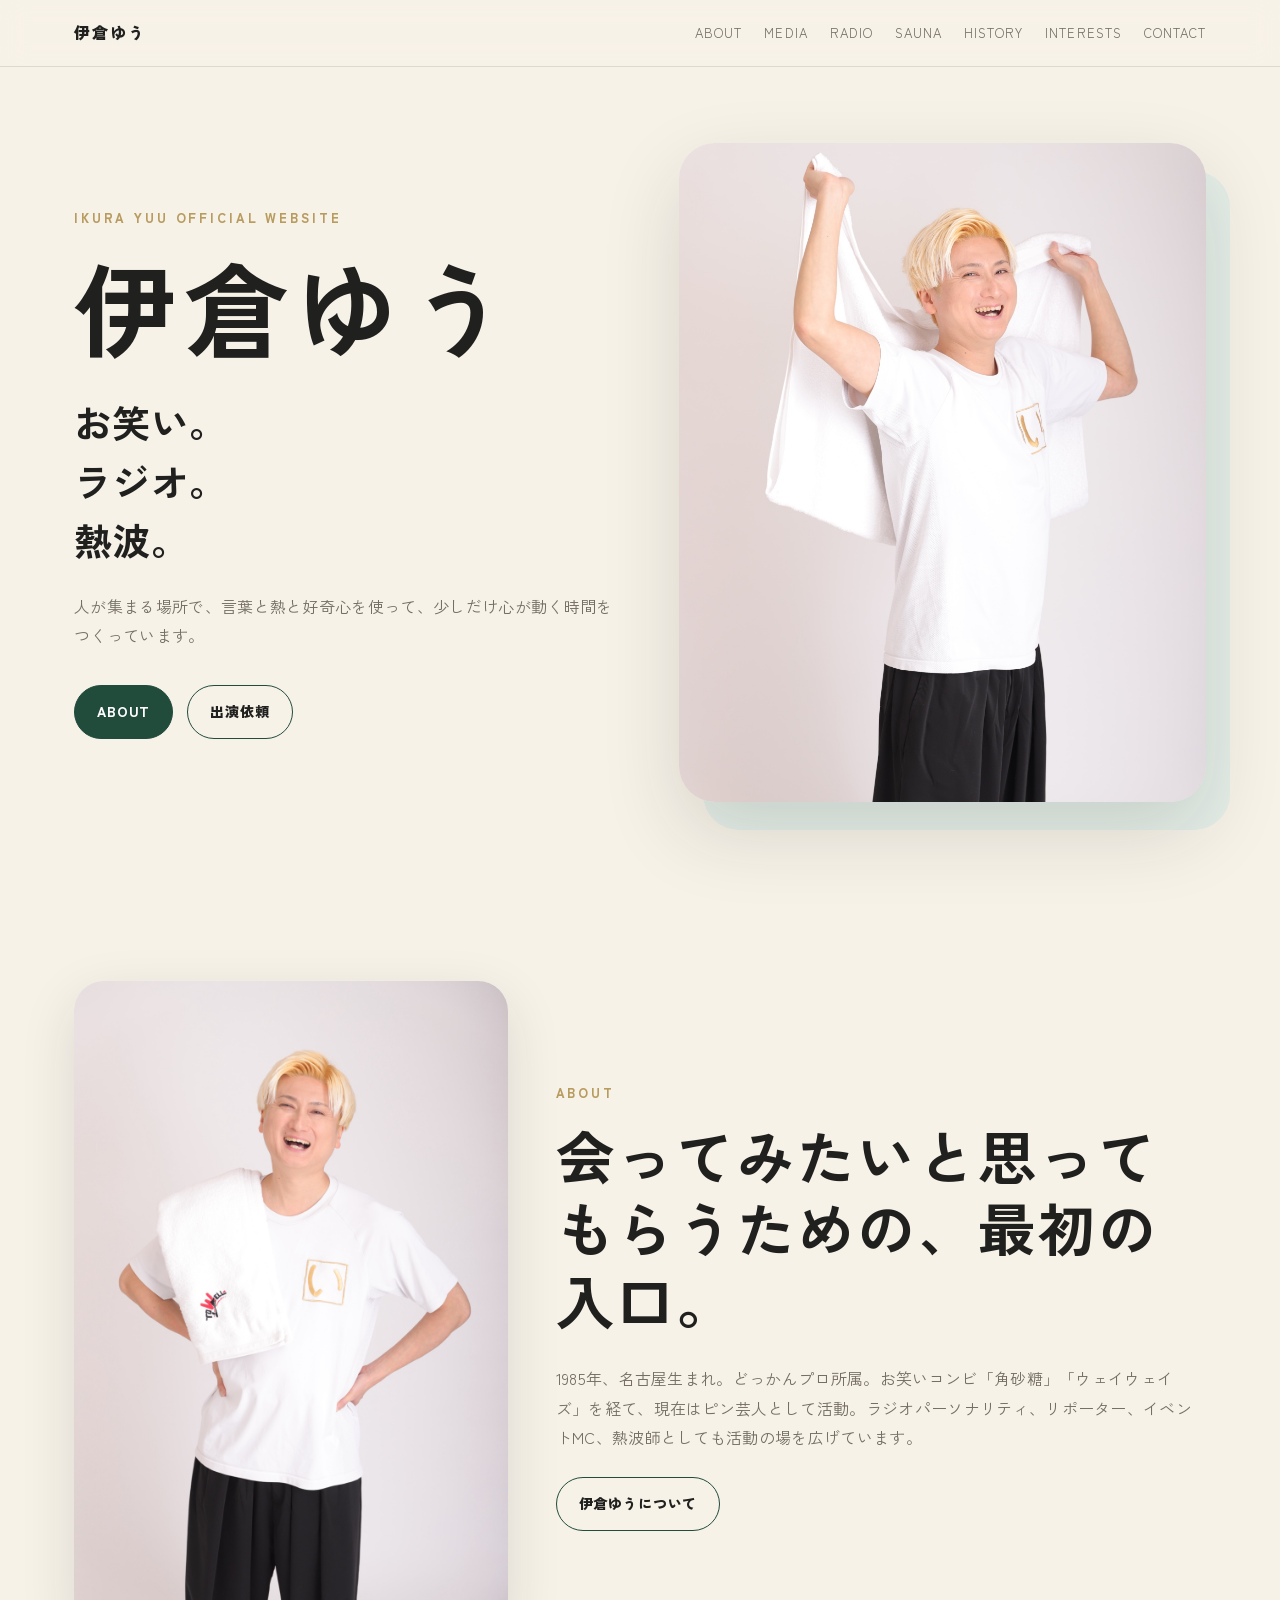
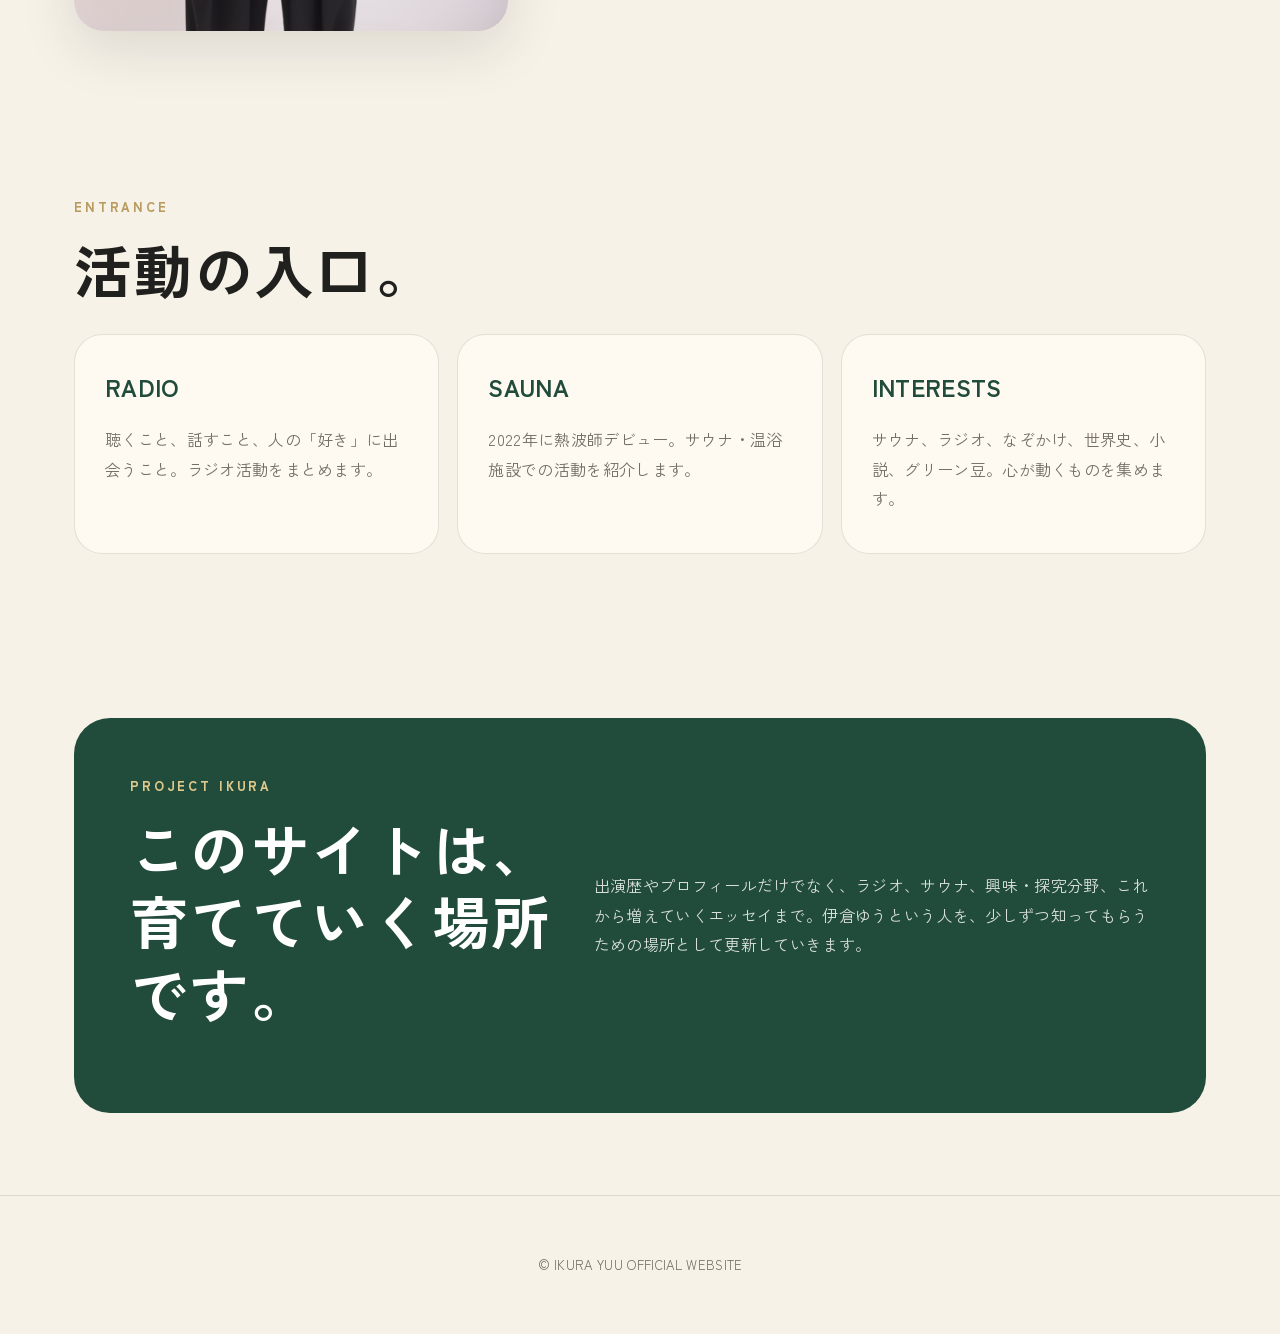
==== index.html @ fb8e60dd "Project IKURA v0.1" ====
<!doctype html>
<html lang="ja">
<head>
  <meta charset="utf-8">
  <meta name="viewport" content="width=device-width, initial-scale=1">
  <title>伊倉ゆう OFFICIAL WEBSITE</title>
  <meta name="description" content="伊倉ゆう公式サイト。お笑い芸人、ラジオパーソナリティ、熱波師として活動中。">
  <link rel="preconnect" href="https://fonts.googleapis.com">
  <link rel="preconnect" href="https://fonts.gstatic.com" crossorigin>
  <link href="https://fonts.googleapis.com/css2?family=Zen+Kaku+Gothic+New:wght@400;500;700;900&display=swap" rel="stylesheet">
  <link rel="stylesheet" href="css/style.css">
</head>
<body>
<header class="site-header">
  <div class="header-inner">
    <a class="logo" href="index.html">伊倉ゆう</a>
    <nav class="nav">
      <a href="about.html">ABOUT</a>
      <a href="media.html">MEDIA</a>
      <a href="radio.html">RADIO</a>
      <a href="sauna.html">SAUNA</a>
      <a href="history.html">HISTORY</a>
      <a href="interests.html">INTERESTS</a>
      <a href="contact.html">CONTACT</a>
    </nav>
  </div>
</header>

<main>
  <section class="hero">
    <div class="hero-content">
      <div class="eyebrow">IKURA YUU OFFICIAL WEBSITE</div>
      <h1 class="hero-title">伊倉ゆう</h1>
      <p class="hero-copy">お笑い。<br>ラジオ。<br>熱波。</p>
      <p class="hero-text">人が集まる場所で、言葉と熱と好奇心を使って、少しだけ心が動く時間をつくっています。</p>
      <div class="hero-actions">
        <a class="button primary" href="about.html">ABOUT</a>
        <a class="button" href="contact.html">出演依頼</a>
      </div>
    </div>
    <div class="hero-photo">
      <img src="assets/images/ikura-main.jpeg" alt="伊倉ゆう">
    </div>
  </section>

  <section class="section">
    <div class="intro">
      <img src="assets/images/ikura-profile.jpeg" alt="伊倉ゆう 宣材写真">
      <div class="intro-text">
        <div class="section-label">ABOUT</div>
        <h2 class="section-title">会ってみたいと思ってもらうための、最初の入口。</h2>
        <p>1985年、名古屋生まれ。どっかんプロ所属。お笑いコンビ「角砂糖」「ウェイウェイズ」を経て、現在はピン芸人として活動。ラジオパーソナリティ、リポーター、イベントMC、熱波師としても活動の場を広げています。</p>
        <a class="button" href="about.html">伊倉ゆうについて</a>
      </div>
    </div>
  </section>

  <section class="section">
    <div class="section-label">ENTRANCE</div>
    <h2 class="section-title">活動の入口。</h2>
    <div class="cards">
      <a class="card" href="radio.html"><h3>RADIO</h3><p>聴くこと、話すこと、人の「好き」に出会うこと。ラジオ活動をまとめます。</p></a>
      <a class="card" href="sauna.html"><h3>SAUNA</h3><p>2022年に熱波師デビュー。サウナ・温浴施設での活動を紹介します。</p></a>
      <a class="card" href="interests.html"><h3>INTERESTS</h3><p>サウナ、ラジオ、なぞかけ、世界史、小説、グリーン豆。心が動くものを集めます。</p></a>
    </div>
  </section>

  <section class="section">
    <div class="note">
      <div>
        <div class="section-label">PROJECT IKURA</div>
        <h2 class="section-title">このサイトは、育てていく場所です。</h2>
      </div>
      <p>出演歴やプロフィールだけでなく、ラジオ、サウナ、興味・探究分野、これから増えていくエッセイまで。伊倉ゆうという人を、少しずつ知ってもらうための場所として更新していきます。</p>
    </div>
  </section>
</main>

<footer class="footer"><p>© IKURA YUU OFFICIAL WEBSITE</p></footer>
<script src="js/main.js"></script>
</body>
</html>
---- css/style.css ----
:root{--bg:#f7f2e8;--paper:#fffaf1;--ink:#20201f;--muted:#746e66;--green:#214b3b;--green-soft:#e4ede7;--gold:#b89b5e;--line:rgba(32,32,31,.12);--shadow:0 30px 80px rgba(32,32,31,.14)}
*{box-sizing:border-box}html{scroll-behavior:smooth}body{margin:0;background:var(--bg);color:var(--ink);font-family:"Zen Kaku Gothic New",-apple-system,BlinkMacSystemFont,"Hiragino Sans","Yu Gothic",Meiryo,sans-serif;line-height:1.85;letter-spacing:.02em}img{max-width:100%;display:block}a{color:inherit;text-decoration:none}.site-header{position:sticky;top:0;z-index:100;background:rgba(247,242,232,.88);backdrop-filter:blur(14px);border-bottom:1px solid var(--line)}.header-inner{max-width:1180px;margin:0 auto;padding:18px 24px;display:flex;align-items:center;justify-content:space-between}.logo{font-weight:800;letter-spacing:.12em}.nav{display:flex;gap:22px;font-size:13px;color:var(--muted);letter-spacing:.08em}.nav a:hover{color:var(--green)}
.hero{max-width:1180px;margin:0 auto;padding:70px 24px 90px;min-height:calc(100vh - 68px);display:grid;grid-template-columns:1.02fr .98fr;gap:56px;align-items:center}.eyebrow{color:var(--gold);font-size:13px;font-weight:800;letter-spacing:.22em;margin-bottom:22px}.hero-title{font-size:clamp(52px,8vw,104px);line-height:1.04;margin:0;letter-spacing:.09em}.hero-copy{font-size:clamp(22px,3.2vw,38px);line-height:1.55;margin:34px 0 22px;font-weight:700}.hero-text{color:var(--muted);max-width:560px;font-size:16px}.hero-actions{margin-top:34px;display:flex;flex-wrap:wrap;gap:14px}.button{display:inline-flex;align-items:center;justify-content:center;padding:13px 22px;border-radius:999px;border:1px solid var(--green);font-size:14px;font-weight:800;letter-spacing:.06em}.button.primary{color:#fff;background:var(--green)}.button:hover{transform:translateY(-1px)}
.hero-photo{position:relative}.hero-photo:before{content:"";position:absolute;inset:28px -24px -28px 24px;background:var(--green-soft);border-radius:36px;z-index:0}.hero-photo img{position:relative;z-index:1;border-radius:36px;box-shadow:var(--shadow);aspect-ratio:4/5;object-fit:cover}.section{max-width:1180px;margin:0 auto;padding:82px 24px}.section-label{color:var(--gold);font-size:13px;font-weight:800;letter-spacing:.22em;margin-bottom:14px}.section-title{font-size:clamp(32px,5vw,58px);line-height:1.25;margin:0 0 28px;letter-spacing:.04em}
.intro{display:grid;grid-template-columns:.8fr 1.2fr;gap:48px;align-items:center}.intro img{border-radius:30px;box-shadow:0 18px 55px rgba(32,32,31,.12)}.intro-text p{color:var(--muted);margin-bottom:24px}.cards{display:grid;grid-template-columns:repeat(3,1fr);gap:18px}.card{background:var(--paper);border:1px solid var(--line);border-radius:28px;padding:30px;min-height:220px;transition:.2s ease}.card:hover{transform:translateY(-3px);box-shadow:0 18px 50px rgba(32,32,31,.08)}.card h3{margin:0 0 16px;color:var(--green);font-size:24px}.card p{color:var(--muted);margin:0}.note{background:var(--green);color:#fff;border-radius:36px;padding:56px;display:grid;grid-template-columns:1fr 1.3fr;gap:36px;align-items:center}.note .section-label{color:#dfc98b}.note p{margin:0;color:rgba(255,255,255,.82)}.footer{border-top:1px solid var(--line);padding:44px 24px;text-align:center;color:var(--muted);font-size:13px}
.fade-in{opacity:0;transform:translateY(18px);transition:opacity .7s ease,transform .7s ease}.fade-in.is-visible{opacity:1;transform:translateY(0)}
@media(max-width:880px){.nav{display:none}.hero,.intro,.note{grid-template-columns:1fr}.hero{padding-top:36px;gap:36px}.hero-photo{order:-1}.hero-photo:before{inset:18px -12px -18px 12px;border-radius:28px}.hero-photo img{border-radius:28px}.cards{grid-template-columns:1fr}.note{padding:34px}}
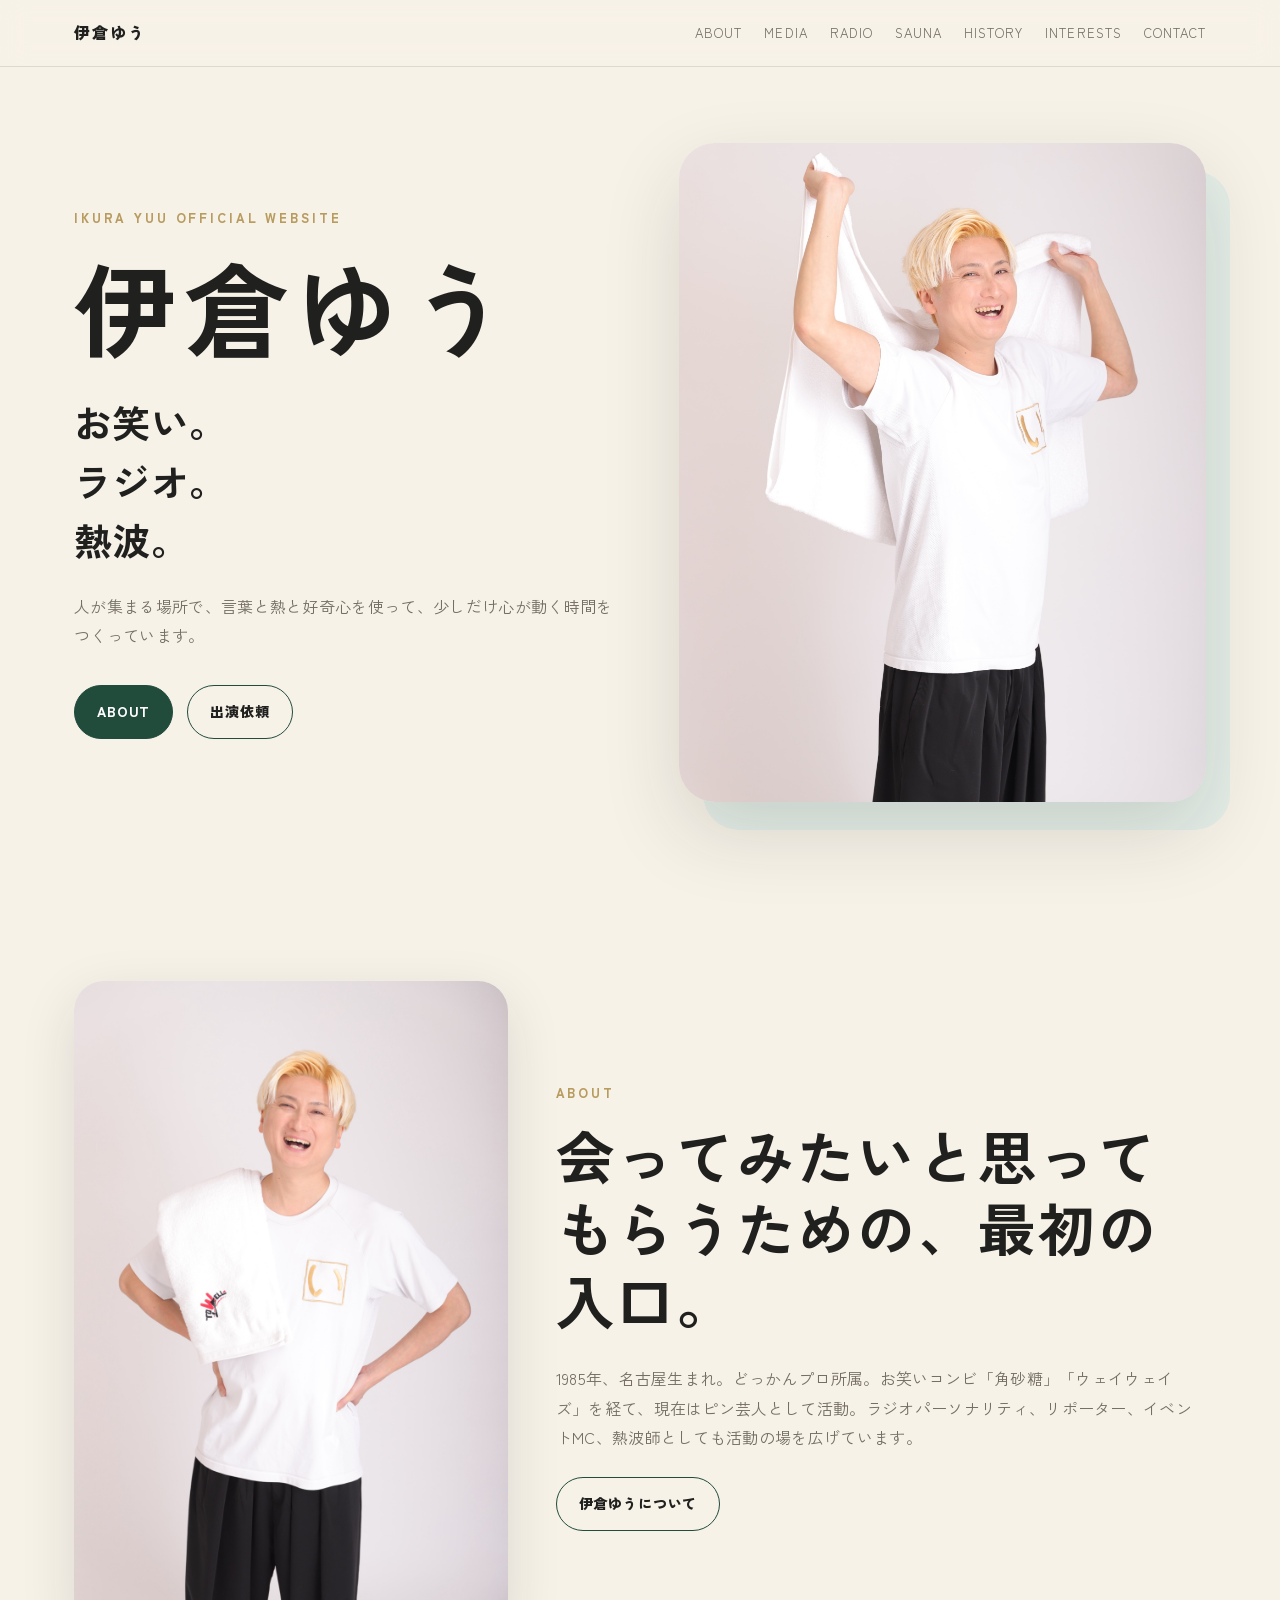
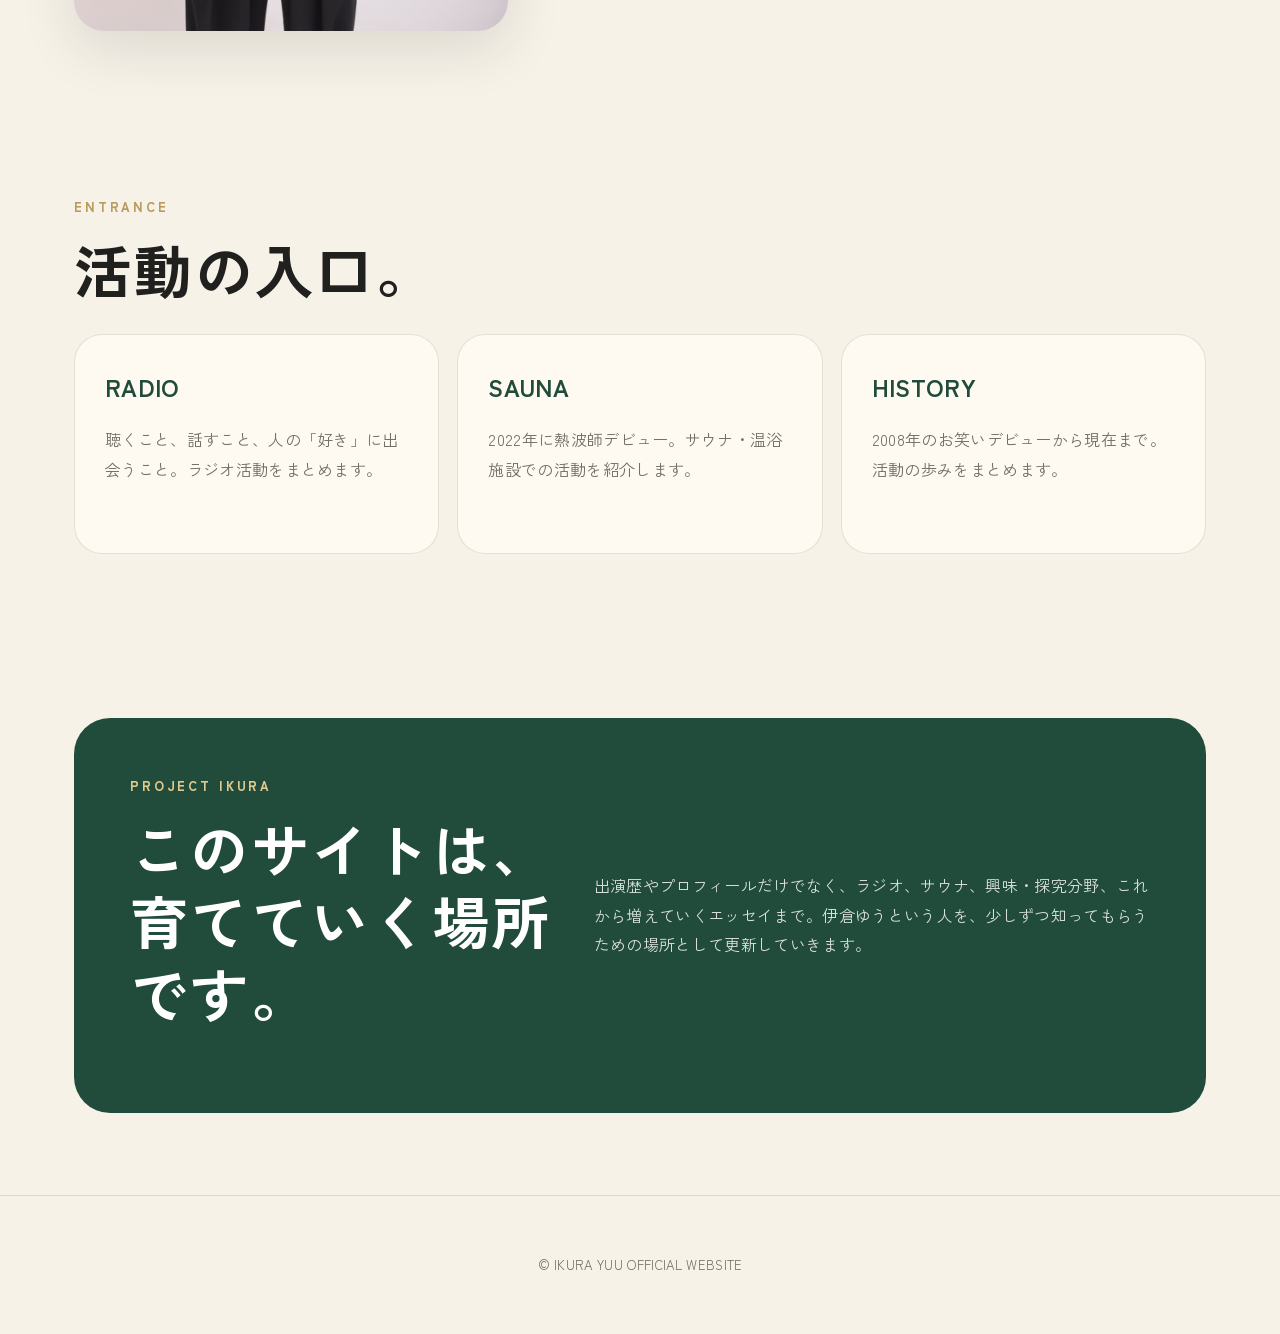
==== commit de7b0a2c: "Add HISTORY page v0.3" ====
--- a/index.html
+++ b/index.html
@@ -16,12 +16,12 @@
     <a class="logo" href="index.html">伊倉ゆう</a>
     <nav class="nav">
       <a href="about.html">ABOUT</a>
-      <a href="media.html">MEDIA</a>
-      <a href="radio.html">RADIO</a>
-      <a href="sauna.html">SAUNA</a>
+      <a href="#">MEDIA</a>
+      <a href="#">RADIO</a>
+      <a href="#">SAUNA</a>
       <a href="history.html">HISTORY</a>
-      <a href="interests.html">INTERESTS</a>
-      <a href="contact.html">CONTACT</a>
+      <a href="#">INTERESTS</a>
+      <a href="#">CONTACT</a>
     </nav>
   </div>
 </header>
@@ -35,7 +35,7 @@
       <p class="hero-text">人が集まる場所で、言葉と熱と好奇心を使って、少しだけ心が動く時間をつくっています。</p>
       <div class="hero-actions">
         <a class="button primary" href="about.html">ABOUT</a>
-        <a class="button" href="contact.html">出演依頼</a>
+        <a class="button" href="#">出演依頼</a>
       </div>
     </div>
     <div class="hero-photo">
@@ -59,9 +59,9 @@
     <div class="section-label">ENTRANCE</div>
     <h2 class="section-title">活動の入口。</h2>
     <div class="cards">
-      <a class="card" href="radio.html"><h3>RADIO</h3><p>聴くこと、話すこと、人の「好き」に出会うこと。ラジオ活動をまとめます。</p></a>
-      <a class="card" href="sauna.html"><h3>SAUNA</h3><p>2022年に熱波師デビュー。サウナ・温浴施設での活動を紹介します。</p></a>
-      <a class="card" href="interests.html"><h3>INTERESTS</h3><p>サウナ、ラジオ、なぞかけ、世界史、小説、グリーン豆。心が動くものを集めます。</p></a>
+      <a class="card" href="#"><h3>RADIO</h3><p>聴くこと、話すこと、人の「好き」に出会うこと。ラジオ活動をまとめます。</p></a>
+      <a class="card" href="#"><h3>SAUNA</h3><p>2022年に熱波師デビュー。サウナ・温浴施設での活動を紹介します。</p></a>
+      <a class="card" href="history.html"><h3>HISTORY</h3><p>2008年のお笑いデビューから現在まで。活動の歩みをまとめます。</p></a>
     </div>
   </section>
 
--- a/css/style.css
+++ b/css/style.css
@@ -2,7 +2,23 @@
 :root{--bg:#f7f2e8;--paper:#fffaf1;--ink:#20201f;--muted:#746e66;--green:#214b3b;--green-soft:#e4ede7;--gold:#b89b5e;--line:rgba(32,32,31,.12);--shadow:0 30px 80px rgba(32,32,31,.14)}
 *{box-sizing:border-box}html{scroll-behavior:smooth}body{margin:0;background:var(--bg);color:var(--ink);font-family:"Zen Kaku Gothic New",-apple-system,BlinkMacSystemFont,"Hiragino Sans","Yu Gothic",Meiryo,sans-serif;line-height:1.85;letter-spacing:.02em}img{max-width:100%;display:block}a{color:inherit;text-decoration:none}.site-header{position:sticky;top:0;z-index:100;background:rgba(247,242,232,.88);backdrop-filter:blur(14px);border-bottom:1px solid var(--line)}.header-inner{max-width:1180px;margin:0 auto;padding:18px 24px;display:flex;align-items:center;justify-content:space-between}.logo{font-weight:800;letter-spacing:.12em}.nav{display:flex;gap:22px;font-size:13px;color:var(--muted);letter-spacing:.08em}.nav a:hover{color:var(--green)}
 .hero{max-width:1180px;margin:0 auto;padding:70px 24px 90px;min-height:calc(100vh - 68px);display:grid;grid-template-columns:1.02fr .98fr;gap:56px;align-items:center}.eyebrow{color:var(--gold);font-size:13px;font-weight:800;letter-spacing:.22em;margin-bottom:22px}.hero-title{font-size:clamp(52px,8vw,104px);line-height:1.04;margin:0;letter-spacing:.09em}.hero-copy{font-size:clamp(22px,3.2vw,38px);line-height:1.55;margin:34px 0 22px;font-weight:700}.hero-text{color:var(--muted);max-width:560px;font-size:16px}.hero-actions{margin-top:34px;display:flex;flex-wrap:wrap;gap:14px}.button{display:inline-flex;align-items:center;justify-content:center;padding:13px 22px;border-radius:999px;border:1px solid var(--green);font-size:14px;font-weight:800;letter-spacing:.06em}.button.primary{color:#fff;background:var(--green)}.button:hover{transform:translateY(-1px)}
-.hero-photo{position:relative}.hero-photo:before{content:"";position:absolute;inset:28px -24px -28px 24px;background:var(--green-soft);border-radius:36px;z-index:0}.hero-photo img{position:relative;z-index:1;border-radius:36px;box-shadow:var(--shadow);aspect-ratio:4/5;object-fit:cover}.section{max-width:1180px;margin:0 auto;padding:82px 24px}.section-label{color:var(--gold);font-size:13px;font-weight:800;letter-spacing:.22em;margin-bottom:14px}.section-title{font-size:clamp(32px,5vw,58px);line-height:1.25;margin:0 0 28px;letter-spacing:.04em}
-.intro{display:grid;grid-template-columns:.8fr 1.2fr;gap:48px;align-items:center}.intro img{border-radius:30px;box-shadow:0 18px 55px rgba(32,32,31,.12)}.intro-text p{color:var(--muted);margin-bottom:24px}.cards{display:grid;grid-template-columns:repeat(3,1fr);gap:18px}.card{background:var(--paper);border:1px solid var(--line);border-radius:28px;padding:30px;min-height:220px;transition:.2s ease}.card:hover{transform:translateY(-3px);box-shadow:0 18px 50px rgba(32,32,31,.08)}.card h3{margin:0 0 16px;color:var(--green);font-size:24px}.card p{color:var(--muted);margin:0}.note{background:var(--green);color:#fff;border-radius:36px;padding:56px;display:grid;grid-template-columns:1fr 1.3fr;gap:36px;align-items:center}.note .section-label{color:#dfc98b}.note p{margin:0;color:rgba(255,255,255,.82)}.footer{border-top:1px solid var(--line);padding:44px 24px;text-align:center;color:var(--muted);font-size:13px}
+.hero-photo{position:relative}.hero-photo:before{content:"";position:absolute;inset:28px -24px -28px 24px;background:var(--green-soft);border-radius:36px;z-index:0}.hero-photo img{position:relative;z-index:1;border-radius:36px;box-shadow:var(--shadow);aspect-ratio:4/5;object-fit:cover}.section{max-width:1180px;margin:0 auto;padding:82px 24px}.section.narrow{max-width:880px}.section-label{color:var(--gold);font-size:13px;font-weight:800;letter-spacing:.22em;margin-bottom:14px}.section-title{font-size:clamp(32px,5vw,58px);line-height:1.25;margin:0 0 28px;letter-spacing:.04em}
+.intro{display:grid;grid-template-columns:.8fr 1.2fr;gap:48px;align-items:center}.intro img{border-radius:30px;box-shadow:0 18px 55px rgba(32,32,31,.12)}.intro-text p,.section p{color:var(--muted);margin-bottom:24px}.large-text{font-size:20px;color:var(--ink)!important}.cards{display:grid;grid-template-columns:repeat(3,1fr);gap:18px}.card{background:var(--paper);border:1px solid var(--line);border-radius:28px;padding:30px;min-height:220px;transition:.2s ease}.card:hover{transform:translateY(-3px);box-shadow:0 18px 50px rgba(32,32,31,.08)}.card h3{margin:0 0 16px;color:var(--green);font-size:24px}.card p{color:var(--muted);margin:0}.note{background:var(--green);color:#fff;border-radius:36px;padding:56px;display:grid;grid-template-columns:1fr 1.3fr;gap:36px;align-items:center}.note .section-label{color:#dfc98b}.note p{margin:0;color:rgba(255,255,255,.82)}.footer{border-top:1px solid var(--line);padding:44px 24px;text-align:center;color:var(--muted);font-size:13px}
+.page-hero{max-width:1180px;margin:0 auto;padding:76px 24px 68px;display:grid;grid-template-columns:1.08fr .92fr;gap:54px;align-items:center}.page-title{font-size:clamp(46px,7vw,88px);line-height:1.1;margin:0 0 28px;letter-spacing:.06em}.page-lead{font-size:clamp(21px,3vw,36px);font-weight:700;line-height:1.55}.page-photo img{border-radius:34px;box-shadow:var(--shadow);aspect-ratio:4/5;object-fit:cover}.split{display:grid;grid-template-columns:.8fr 1.2fr;gap:48px}.bio-list{background:var(--paper);border:1px solid var(--line);border-radius:30px;padding:30px}.bio-list dl{margin:0}.bio-list dt{font-weight:900;color:var(--green);margin-top:18px}.bio-list dt:first-child{margin-top:0}.bio-list dd{margin:4px 0 0;color:var(--muted)}.tag-list{display:flex;flex-wrap:wrap;gap:12px;align-content:flex-start}.tag-list span{background:var(--paper);border:1px solid var(--line);border-radius:999px;padding:10px 16px;font-weight:700;color:var(--green)}
 .fade-in{opacity:0;transform:translateY(18px);transition:opacity .7s ease,transform .7s ease}.fade-in.is-visible{opacity:1;transform:translateY(0)}
-@media(max-width:880px){.nav{display:none}.hero,.intro,.note{grid-template-columns:1fr}.hero{padding-top:36px;gap:36px}.hero-photo{order:-1}.hero-photo:before{inset:18px -12px -18px 12px;border-radius:28px}.hero-photo img{border-radius:28px}.cards{grid-template-columns:1fr}.note{padding:34px}}
+@media(max-width:880px){.nav{display:none}.hero,.intro,.note,.page-hero,.split{grid-template-columns:1fr}.hero{padding-top:36px;gap:36px}.hero-photo{order:-1}.hero-photo:before{inset:18px -12px -18px 12px;border-radius:28px}.hero-photo img,.page-photo img{border-radius:28px}.cards{grid-template-columns:1fr}.note{padding:34px}.page-hero{padding-top:42px}.page-photo{order:-1}}
+
+.timeline{max-width:980px;margin:0 auto;position:relative}
+.timeline:before{content:"";position:absolute;left:94px;top:0;bottom:0;width:2px;background:var(--gold)}
+.timeline-item{display:grid;grid-template-columns:150px 1fr;gap:36px;position:relative;padding:0 0 44px}
+.timeline-item:before{content:"";position:absolute;left:86px;top:8px;width:18px;height:18px;border-radius:50%;background:var(--green);border:4px solid var(--bg)}
+.timeline-item .year{font-size:24px;font-weight:900;color:var(--green);line-height:1}
+.timeline-item div:last-child{background:var(--paper);border:1px solid var(--line);border-radius:26px;padding:24px}
+.timeline-item h3{margin:0 0 8px;font-size:22px}
+.timeline-item p{margin:0;color:var(--muted)}
+@media(max-width:880px){
+.timeline:before{left:20px}
+.timeline-item{grid-template-columns:1fr;gap:12px;padding-left:48px}
+.timeline-item:before{left:12px}
+.timeline-item .year{font-size:20px}
+}
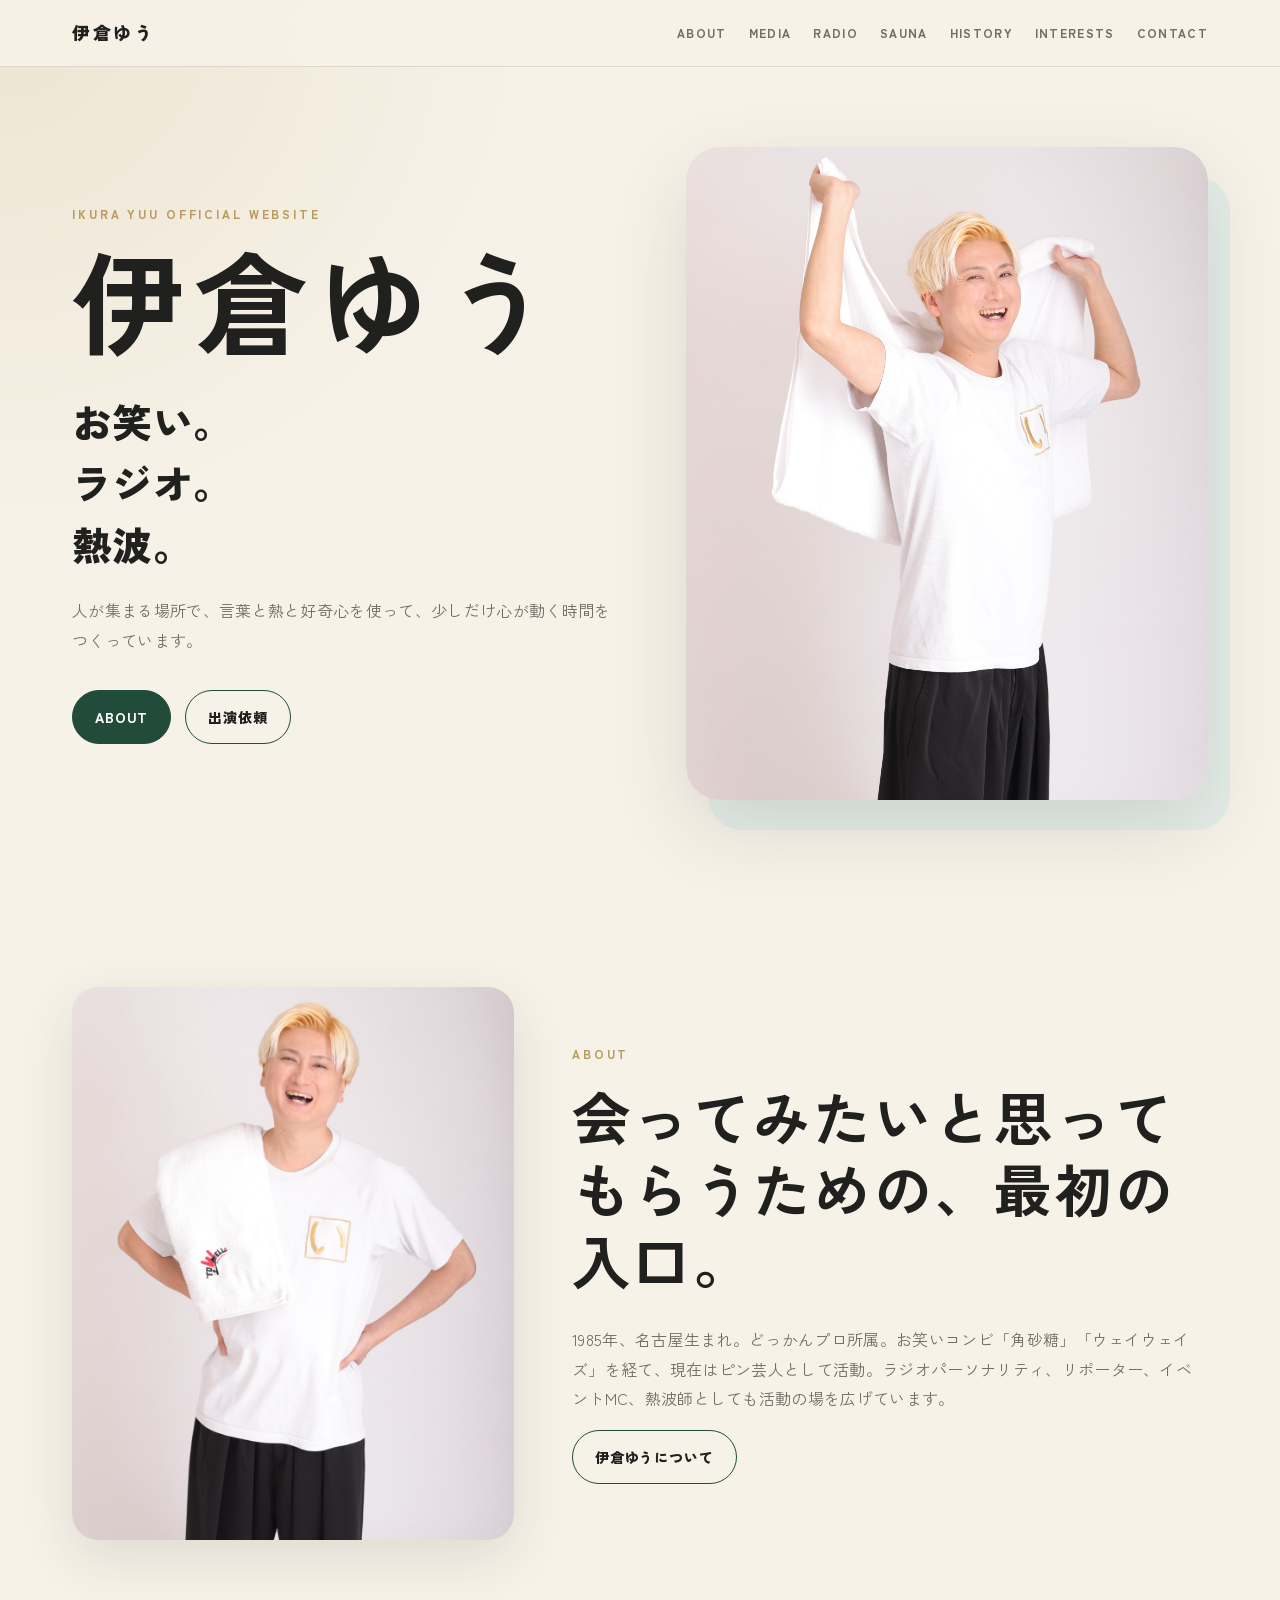
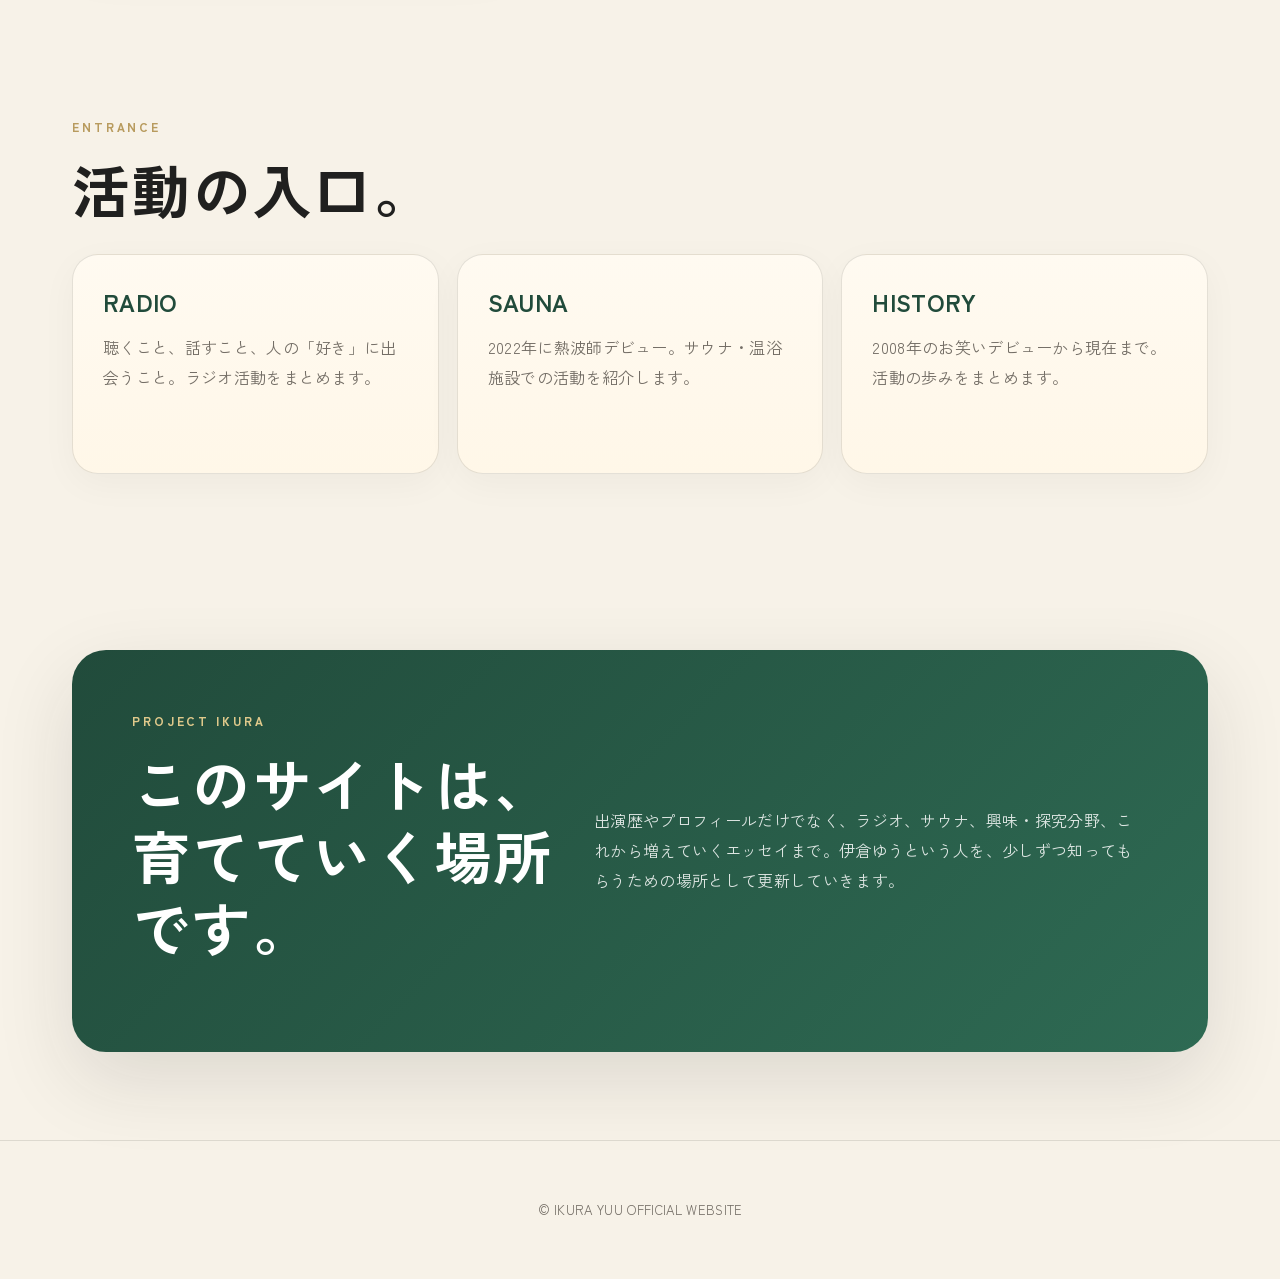
==== commit 68b1225e: "Design Refresh v0.6 and add project docs" ====
--- a/index.html
+++ b/index.html
@@ -13,12 +13,15 @@
 <body>
 <header class="site-header">
   <div class="header-inner">
-    <a class="logo" href="index.html">伊倉ゆう</a>
-    <nav class="nav">
+    <a class="logo" href="index.html" aria-label="伊倉ゆう TOP">伊倉ゆう</a>
+    <button class="menu-button" type="button" aria-label="メニューを開く" aria-expanded="false">
+      <span></span><span></span>
+    </button>
+    <nav class="nav" aria-label="メインメニュー">
       <a href="about.html">ABOUT</a>
       <a href="#">MEDIA</a>
-      <a href="#">RADIO</a>
-      <a href="#">SAUNA</a>
+      <a href="radio.html">RADIO</a>
+      <a href="sauna.html">SAUNA</a>
       <a href="history.html">HISTORY</a>
       <a href="#">INTERESTS</a>
       <a href="#">CONTACT</a>
@@ -59,8 +62,8 @@
     <div class="section-label">ENTRANCE</div>
     <h2 class="section-title">活動の入口。</h2>
     <div class="cards">
-      <a class="card" href="#"><h3>RADIO</h3><p>聴くこと、話すこと、人の「好き」に出会うこと。ラジオ活動をまとめます。</p></a>
-      <a class="card" href="#"><h3>SAUNA</h3><p>2022年に熱波師デビュー。サウナ・温浴施設での活動を紹介します。</p></a>
+      <a class="card" href="radio.html"><h3>RADIO</h3><p>聴くこと、話すこと、人の「好き」に出会うこと。ラジオ活動をまとめます。</p></a>
+      <a class="card" href="sauna.html"><h3>SAUNA</h3><p>2022年に熱波師デビュー。サウナ・温浴施設での活動を紹介します。</p></a>
       <a class="card" href="history.html"><h3>HISTORY</h3><p>2008年のお笑いデビューから現在まで。活動の歩みをまとめます。</p></a>
     </div>
   </section>
--- a/css/style.css
+++ b/css/style.css
@@ -1,24 +1,529 @@
 
-:root{--bg:#f7f2e8;--paper:#fffaf1;--ink:#20201f;--muted:#746e66;--green:#214b3b;--green-soft:#e4ede7;--gold:#b89b5e;--line:rgba(32,32,31,.12);--shadow:0 30px 80px rgba(32,32,31,.14)}
-*{box-sizing:border-box}html{scroll-behavior:smooth}body{margin:0;background:var(--bg);color:var(--ink);font-family:"Zen Kaku Gothic New",-apple-system,BlinkMacSystemFont,"Hiragino Sans","Yu Gothic",Meiryo,sans-serif;line-height:1.85;letter-spacing:.02em}img{max-width:100%;display:block}a{color:inherit;text-decoration:none}.site-header{position:sticky;top:0;z-index:100;background:rgba(247,242,232,.88);backdrop-filter:blur(14px);border-bottom:1px solid var(--line)}.header-inner{max-width:1180px;margin:0 auto;padding:18px 24px;display:flex;align-items:center;justify-content:space-between}.logo{font-weight:800;letter-spacing:.12em}.nav{display:flex;gap:22px;font-size:13px;color:var(--muted);letter-spacing:.08em}.nav a:hover{color:var(--green)}
-.hero{max-width:1180px;margin:0 auto;padding:70px 24px 90px;min-height:calc(100vh - 68px);display:grid;grid-template-columns:1.02fr .98fr;gap:56px;align-items:center}.eyebrow{color:var(--gold);font-size:13px;font-weight:800;letter-spacing:.22em;margin-bottom:22px}.hero-title{font-size:clamp(52px,8vw,104px);line-height:1.04;margin:0;letter-spacing:.09em}.hero-copy{font-size:clamp(22px,3.2vw,38px);line-height:1.55;margin:34px 0 22px;font-weight:700}.hero-text{color:var(--muted);max-width:560px;font-size:16px}.hero-actions{margin-top:34px;display:flex;flex-wrap:wrap;gap:14px}.button{display:inline-flex;align-items:center;justify-content:center;padding:13px 22px;border-radius:999px;border:1px solid var(--green);font-size:14px;font-weight:800;letter-spacing:.06em}.button.primary{color:#fff;background:var(--green)}.button:hover{transform:translateY(-1px)}
-.hero-photo{position:relative}.hero-photo:before{content:"";position:absolute;inset:28px -24px -28px 24px;background:var(--green-soft);border-radius:36px;z-index:0}.hero-photo img{position:relative;z-index:1;border-radius:36px;box-shadow:var(--shadow);aspect-ratio:4/5;object-fit:cover}.section{max-width:1180px;margin:0 auto;padding:82px 24px}.section.narrow{max-width:880px}.section-label{color:var(--gold);font-size:13px;font-weight:800;letter-spacing:.22em;margin-bottom:14px}.section-title{font-size:clamp(32px,5vw,58px);line-height:1.25;margin:0 0 28px;letter-spacing:.04em}
-.intro{display:grid;grid-template-columns:.8fr 1.2fr;gap:48px;align-items:center}.intro img{border-radius:30px;box-shadow:0 18px 55px rgba(32,32,31,.12)}.intro-text p,.section p{color:var(--muted);margin-bottom:24px}.large-text{font-size:20px;color:var(--ink)!important}.cards{display:grid;grid-template-columns:repeat(3,1fr);gap:18px}.card{background:var(--paper);border:1px solid var(--line);border-radius:28px;padding:30px;min-height:220px;transition:.2s ease}.card:hover{transform:translateY(-3px);box-shadow:0 18px 50px rgba(32,32,31,.08)}.card h3{margin:0 0 16px;color:var(--green);font-size:24px}.card p{color:var(--muted);margin:0}.note{background:var(--green);color:#fff;border-radius:36px;padding:56px;display:grid;grid-template-columns:1fr 1.3fr;gap:36px;align-items:center}.note .section-label{color:#dfc98b}.note p{margin:0;color:rgba(255,255,255,.82)}.footer{border-top:1px solid var(--line);padding:44px 24px;text-align:center;color:var(--muted);font-size:13px}
-.page-hero{max-width:1180px;margin:0 auto;padding:76px 24px 68px;display:grid;grid-template-columns:1.08fr .92fr;gap:54px;align-items:center}.page-title{font-size:clamp(46px,7vw,88px);line-height:1.1;margin:0 0 28px;letter-spacing:.06em}.page-lead{font-size:clamp(21px,3vw,36px);font-weight:700;line-height:1.55}.page-photo img{border-radius:34px;box-shadow:var(--shadow);aspect-ratio:4/5;object-fit:cover}.split{display:grid;grid-template-columns:.8fr 1.2fr;gap:48px}.bio-list{background:var(--paper);border:1px solid var(--line);border-radius:30px;padding:30px}.bio-list dl{margin:0}.bio-list dt{font-weight:900;color:var(--green);margin-top:18px}.bio-list dt:first-child{margin-top:0}.bio-list dd{margin:4px 0 0;color:var(--muted)}.tag-list{display:flex;flex-wrap:wrap;gap:12px;align-content:flex-start}.tag-list span{background:var(--paper);border:1px solid var(--line);border-radius:999px;padding:10px 16px;font-weight:700;color:var(--green)}
-.fade-in{opacity:0;transform:translateY(18px);transition:opacity .7s ease,transform .7s ease}.fade-in.is-visible{opacity:1;transform:translateY(0)}
-@media(max-width:880px){.nav{display:none}.hero,.intro,.note,.page-hero,.split{grid-template-columns:1fr}.hero{padding-top:36px;gap:36px}.hero-photo{order:-1}.hero-photo:before{inset:18px -12px -18px 12px;border-radius:28px}.hero-photo img,.page-photo img{border-radius:28px}.cards{grid-template-columns:1fr}.note{padding:34px}.page-hero{padding-top:42px}.page-photo{order:-1}}
-
-.timeline{max-width:980px;margin:0 auto;position:relative}
-.timeline:before{content:"";position:absolute;left:94px;top:0;bottom:0;width:2px;background:var(--gold)}
-.timeline-item{display:grid;grid-template-columns:150px 1fr;gap:36px;position:relative;padding:0 0 44px}
-.timeline-item:before{content:"";position:absolute;left:86px;top:8px;width:18px;height:18px;border-radius:50%;background:var(--green);border:4px solid var(--bg)}
-.timeline-item .year{font-size:24px;font-weight:900;color:var(--green);line-height:1}
-.timeline-item div:last-child{background:var(--paper);border:1px solid var(--line);border-radius:26px;padding:24px}
-.timeline-item h3{margin:0 0 8px;font-size:22px}
-.timeline-item p{margin:0;color:var(--muted)}
-@media(max-width:880px){
-.timeline:before{left:20px}
-.timeline-item{grid-template-columns:1fr;gap:12px;padding-left:48px}
-.timeline-item:before{left:12px}
-.timeline-item .year{font-size:20px}
-}
+:root {
+  --bg: #f7f2e8;
+  --paper: #fffaf1;
+  --paper-strong: #fff7e8;
+  --ink: #20201f;
+  --muted: #746e66;
+  --green: #214b3b;
+  --green-2: #2e6a53;
+  --green-soft: #e4ede7;
+  --gold: #b89b5e;
+  --line: rgba(32,32,31,.12);
+  --shadow: 0 28px 80px rgba(32,32,31,.12);
+  --radius-lg: 34px;
+  --radius-md: 26px;
+  --max: 1180px;
+}
+
+* { box-sizing: border-box; }
+
+html { scroll-behavior: smooth; }
+
+body {
+  margin: 0;
+  background:
+    radial-gradient(circle at top left, rgba(184,155,94,.16), transparent 34rem),
+    var(--bg);
+  color: var(--ink);
+  font-family: "Zen Kaku Gothic New", -apple-system, BlinkMacSystemFont, "Hiragino Sans", "Yu Gothic", Meiryo, sans-serif;
+  line-height: 1.86;
+  letter-spacing: .02em;
+}
+
+img { max-width: 100%; display: block; }
+
+a { color: inherit; text-decoration: none; }
+
+.site-header {
+  position: sticky;
+  top: 0;
+  z-index: 100;
+  background: rgba(247,242,232,.86);
+  backdrop-filter: blur(16px);
+  border-bottom: 1px solid var(--line);
+}
+
+.header-inner {
+  max-width: var(--max);
+  margin: 0 auto;
+  padding: 16px 22px;
+  display: flex;
+  align-items: center;
+  justify-content: space-between;
+}
+
+.logo {
+  font-weight: 900;
+  letter-spacing: .14em;
+  font-size: 18px;
+}
+
+.nav {
+  display: flex;
+  gap: 22px;
+  align-items: center;
+  font-size: 12px;
+  color: var(--muted);
+  letter-spacing: .11em;
+  font-weight: 800;
+}
+
+.nav a {
+  position: relative;
+  padding: 6px 0;
+}
+
+.nav a::after {
+  content: "";
+  position: absolute;
+  left: 0;
+  right: 0;
+  bottom: 0;
+  height: 1px;
+  background: var(--green);
+  transform: scaleX(0);
+  transform-origin: right;
+  transition: transform .24s ease;
+}
+
+.nav a:hover { color: var(--green); }
+
+.nav a:hover::after {
+  transform: scaleX(1);
+  transform-origin: left;
+}
+
+.menu-button {
+  display: none;
+  width: 42px;
+  height: 42px;
+  border: 1px solid var(--line);
+  border-radius: 999px;
+  background: rgba(255,250,241,.75);
+  padding: 0;
+}
+
+.menu-button span {
+  display: block;
+  width: 17px;
+  height: 1px;
+  background: var(--ink);
+  margin: 5px auto;
+}
+
+.hero {
+  max-width: var(--max);
+  margin: 0 auto;
+  padding: 78px 22px 98px;
+  min-height: calc(100vh - 68px);
+  display: grid;
+  grid-template-columns: 1.02fr .98fr;
+  gap: clamp(38px, 6vw, 70px);
+  align-items: center;
+}
+
+.eyebrow,
+.section-label {
+  color: var(--gold);
+  font-size: 12px;
+  font-weight: 900;
+  letter-spacing: .24em;
+  margin-bottom: 16px;
+}
+
+.hero-title {
+  font-size: clamp(56px, 9vw, 112px);
+  line-height: 1.02;
+  margin: 0;
+  letter-spacing: .1em;
+}
+
+.hero-copy {
+  font-size: clamp(24px, 3.1vw, 40px);
+  line-height: 1.55;
+  margin: 34px 0 22px;
+  font-weight: 900;
+}
+
+.hero-text,
+.section p,
+.intro-text p {
+  color: var(--muted);
+}
+
+.hero-text {
+  max-width: 560px;
+  font-size: 16px;
+}
+
+.hero-actions {
+  margin-top: 34px;
+  display: flex;
+  flex-wrap: wrap;
+  gap: 14px;
+}
+
+.button {
+  display: inline-flex;
+  align-items: center;
+  justify-content: center;
+  padding: 13px 22px;
+  border-radius: 999px;
+  border: 1px solid var(--green);
+  font-size: 14px;
+  font-weight: 900;
+  letter-spacing: .06em;
+  transition: transform .2s ease, box-shadow .2s ease, background .2s ease;
+}
+
+.button.primary {
+  color: #fff;
+  background: var(--green);
+}
+
+.button:hover {
+  transform: translateY(-2px);
+  box-shadow: 0 16px 34px rgba(32,32,31,.1);
+}
+
+.hero-photo,
+.page-photo {
+  position: relative;
+}
+
+.hero-photo::before {
+  content: "";
+  position: absolute;
+  inset: 30px -22px -30px 22px;
+  background: var(--green-soft);
+  border-radius: var(--radius-lg);
+  z-index: 0;
+}
+
+.hero-photo img,
+.page-photo img {
+  position: relative;
+  z-index: 1;
+  border-radius: var(--radius-lg);
+  box-shadow: var(--shadow);
+  aspect-ratio: 4 / 5;
+  object-fit: cover;
+}
+
+.section {
+  max-width: var(--max);
+  margin: 0 auto;
+  padding: 88px 22px;
+}
+
+.section.narrow {
+  max-width: 880px;
+}
+
+.section-title {
+  font-size: clamp(32px, 5vw, 58px);
+  line-height: 1.24;
+  margin: 0 0 28px;
+  letter-spacing: .04em;
+}
+
+.large-text {
+  font-size: clamp(19px, 2.5vw, 23px);
+  color: var(--ink) !important;
+  font-weight: 700;
+}
+
+.intro,
+.split {
+  display: grid;
+  grid-template-columns: .82fr 1.18fr;
+  gap: clamp(34px, 5vw, 58px);
+  align-items: center;
+}
+
+.intro img {
+  border-radius: var(--radius-md);
+  box-shadow: 0 18px 55px rgba(32,32,31,.11);
+  aspect-ratio: 4 / 5;
+  object-fit: cover;
+}
+
+.cards {
+  display: grid;
+  grid-template-columns: repeat(3, 1fr);
+  gap: 18px;
+}
+
+.card,
+.program-card,
+.bio-list,
+.timeline-item div:last-child {
+  background: linear-gradient(180deg, var(--paper), var(--paper-strong));
+  border: 1px solid var(--line);
+  border-radius: var(--radius-md);
+  box-shadow: 0 10px 36px rgba(32,32,31,.04);
+}
+
+.card,
+.program-card {
+  padding: 30px;
+  min-height: 220px;
+  transition: transform .22s ease, box-shadow .22s ease;
+}
+
+.card:hover,
+.program-card:hover {
+  transform: translateY(-3px);
+  box-shadow: 0 20px 58px rgba(32,32,31,.09);
+}
+
+.card h3,
+.program-card h3 {
+  margin: 0 0 14px;
+  color: var(--green);
+  font-size: 24px;
+  line-height: 1.42;
+}
+
+.card p,
+.program-card p {
+  margin: 0;
+  color: var(--muted);
+}
+
+.note {
+  background: linear-gradient(135deg, var(--green), var(--green-2));
+  color: #fff;
+  border-radius: var(--radius-lg);
+  padding: clamp(34px, 6vw, 60px);
+  display: grid;
+  grid-template-columns: 1fr 1.3fr;
+  gap: 36px;
+  align-items: center;
+  box-shadow: var(--shadow);
+}
+
+.note .section-label { color: #dfc98b; }
+.note p { margin: 0; color: rgba(255,255,255,.84); }
+
+.footer {
+  border-top: 1px solid var(--line);
+  padding: 44px 22px;
+  text-align: center;
+  color: var(--muted);
+  font-size: 13px;
+}
+
+.page-hero {
+  max-width: var(--max);
+  margin: 0 auto;
+  padding: 82px 22px 72px;
+  display: grid;
+  grid-template-columns: 1.08fr .92fr;
+  gap: clamp(38px, 6vw, 68px);
+  align-items: center;
+}
+
+.page-title {
+  font-size: clamp(46px, 7vw, 88px);
+  line-height: 1.08;
+  margin: 0 0 28px;
+  letter-spacing: .06em;
+}
+
+.page-lead {
+  font-size: clamp(21px, 3vw, 36px);
+  font-weight: 900;
+  line-height: 1.58;
+  margin: 0;
+}
+
+.bio-list {
+  padding: 30px;
+}
+
+.bio-list dl { margin: 0; }
+.bio-list dt {
+  font-weight: 900;
+  color: var(--green);
+  margin-top: 18px;
+}
+.bio-list dt:first-child { margin-top: 0; }
+.bio-list dd {
+  margin: 4px 0 0;
+  color: var(--muted);
+}
+
+.tag-list {
+  display: flex;
+  flex-wrap: wrap;
+  gap: 12px;
+  align-content: flex-start;
+}
+
+.tag-list span {
+  background: var(--paper);
+  border: 1px solid var(--line);
+  border-radius: 999px;
+  padding: 10px 16px;
+  font-weight: 800;
+  color: var(--green);
+}
+
+.timeline {
+  max-width: 980px;
+  margin: 0 auto;
+  position: relative;
+}
+
+.timeline::before {
+  content: "";
+  position: absolute;
+  left: 94px;
+  top: 0;
+  bottom: 0;
+  width: 2px;
+  background: var(--gold);
+}
+
+.timeline-item {
+  display: grid;
+  grid-template-columns: 150px 1fr;
+  gap: 36px;
+  position: relative;
+  padding: 0 0 44px;
+}
+
+.timeline-item::before {
+  content: "";
+  position: absolute;
+  left: 86px;
+  top: 8px;
+  width: 18px;
+  height: 18px;
+  border-radius: 50%;
+  background: var(--green);
+  border: 4px solid var(--bg);
+}
+
+.timeline-item .year {
+  font-size: 24px;
+  font-weight: 900;
+  color: var(--green);
+  line-height: 1;
+}
+
+.timeline-item div:last-child { padding: 24px; }
+.timeline-item h3 { margin: 0 0 8px; font-size: 22px; }
+.timeline-item p { margin: 0; color: var(--muted); }
+
+.program-grid {
+  display: grid;
+  grid-template-columns: repeat(2, 1fr);
+  gap: 18px;
+}
+
+.program-card .station {
+  display: inline-block;
+  color: var(--gold);
+  font-size: 12px;
+  font-weight: 900;
+  letter-spacing: .14em;
+  margin-bottom: 12px;
+}
+
+.sauna-hero .page-title { color: var(--green); }
+
+.fade-in {
+  opacity: 0;
+  transform: translateY(18px);
+  transition: opacity .7s ease, transform .7s ease;
+}
+
+.fade-in.is-visible {
+  opacity: 1;
+  transform: translateY(0);
+}
+
+@media (max-width: 880px) {
+  body.menu-open { overflow: hidden; }
+
+  .menu-button { display: block; position: relative; z-index: 110; }
+
+  .nav {
+    position: fixed;
+    inset: 67px 14px auto 14px;
+    display: grid;
+    gap: 0;
+    background: rgba(255,250,241,.96);
+    border: 1px solid var(--line);
+    border-radius: 24px;
+    padding: 14px;
+    box-shadow: var(--shadow);
+    opacity: 0;
+    pointer-events: none;
+    transform: translateY(-8px);
+    transition: .22s ease;
+  }
+
+  body.menu-open .nav {
+    opacity: 1;
+    pointer-events: auto;
+    transform: translateY(0);
+  }
+
+  .nav a {
+    padding: 13px 10px;
+    border-bottom: 1px solid var(--line);
+  }
+
+  .nav a:last-child { border-bottom: 0; }
+  .nav a::after { display: none; }
+
+  .hero,
+  .intro,
+  .note,
+  .page-hero,
+  .split {
+    grid-template-columns: 1fr;
+  }
+
+  .hero {
+    padding-top: 36px;
+    gap: 36px;
+    min-height: auto;
+  }
+
+  .hero-photo,
+  .page-photo { order: -1; }
+
+  .hero-photo::before {
+    inset: 18px -10px -18px 10px;
+    border-radius: 28px;
+  }
+
+  .hero-photo img,
+  .page-photo img,
+  .intro img {
+    border-radius: 28px;
+  }
+
+  .cards,
+  .program-grid {
+    grid-template-columns: 1fr;
+  }
+
+  .note { padding: 34px; }
+
+  .page-hero { padding-top: 42px; }
+
+  .timeline::before { left: 20px; }
+  .timeline-item {
+    grid-template-columns: 1fr;
+    gap: 12px;
+    padding-left: 48px;
+  }
+  .timeline-item::before { left: 12px; }
+  .timeline-item .year { font-size: 20px; }
+}
